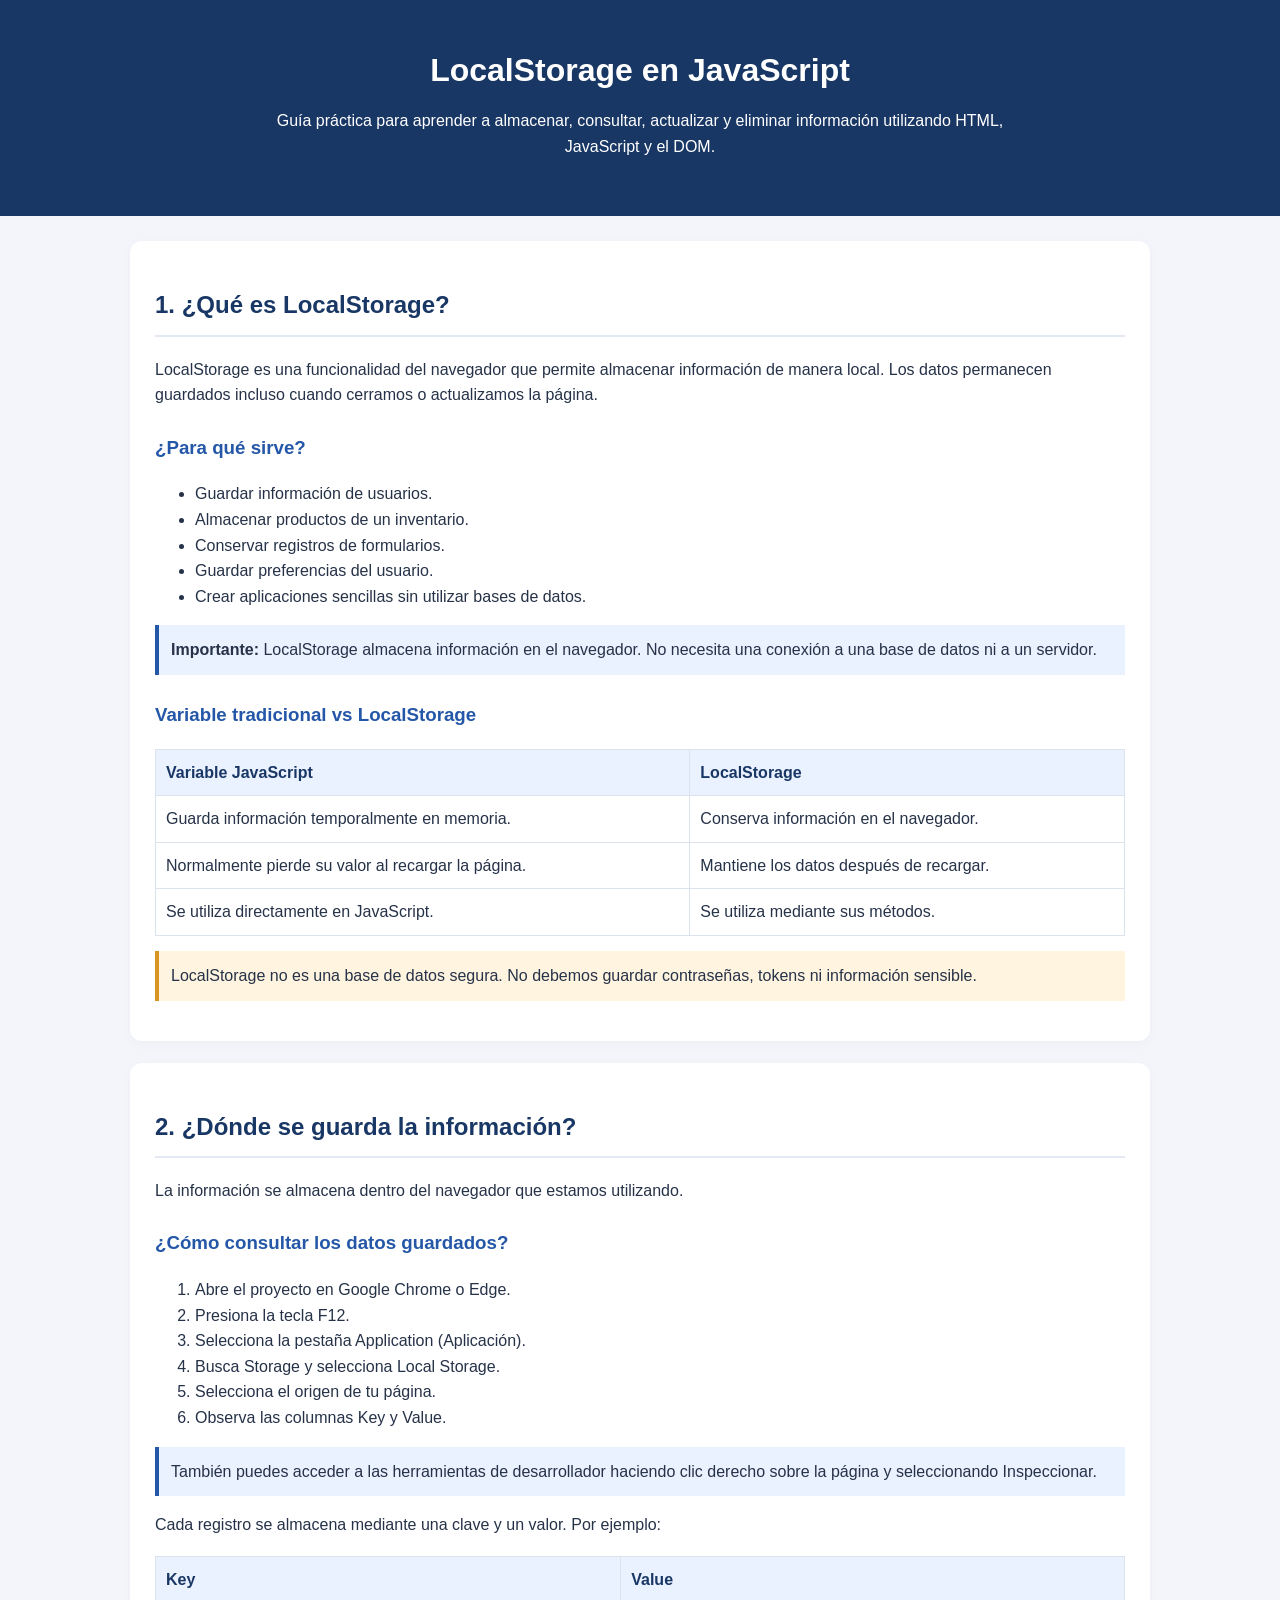
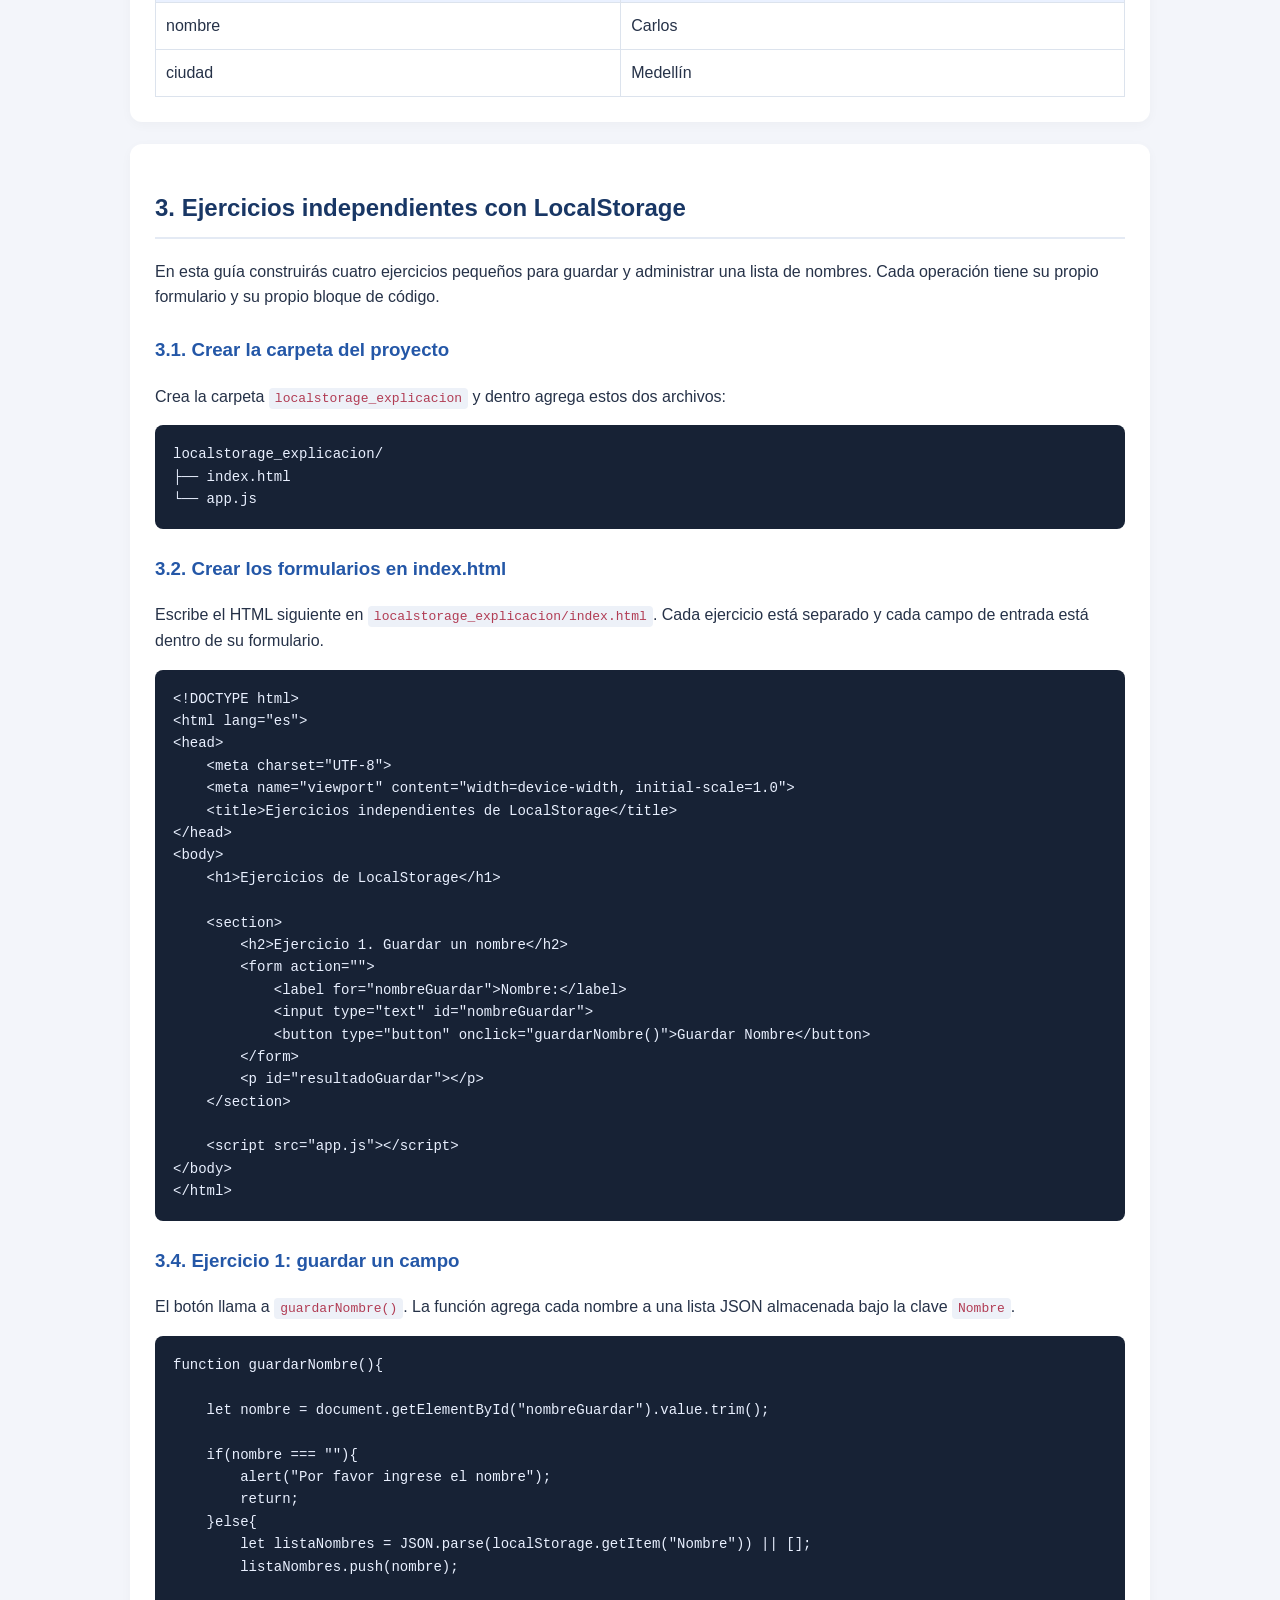
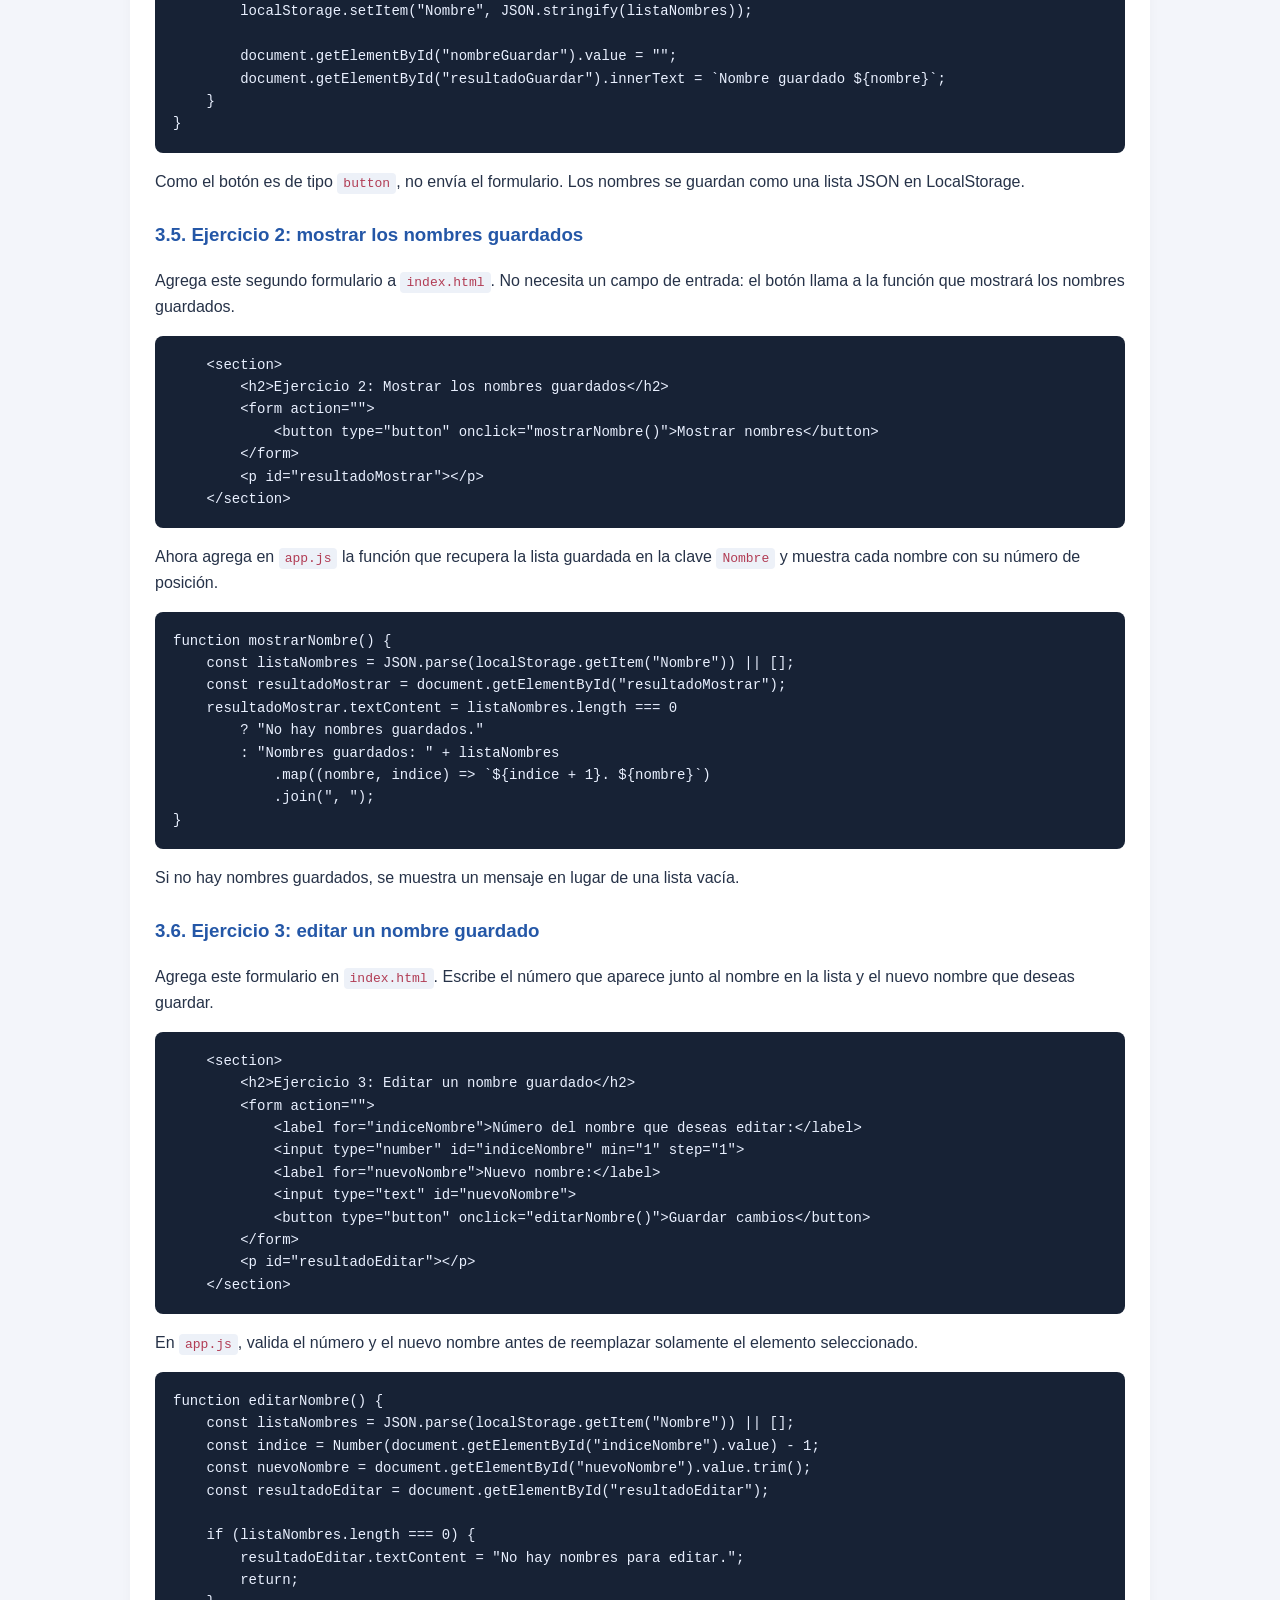
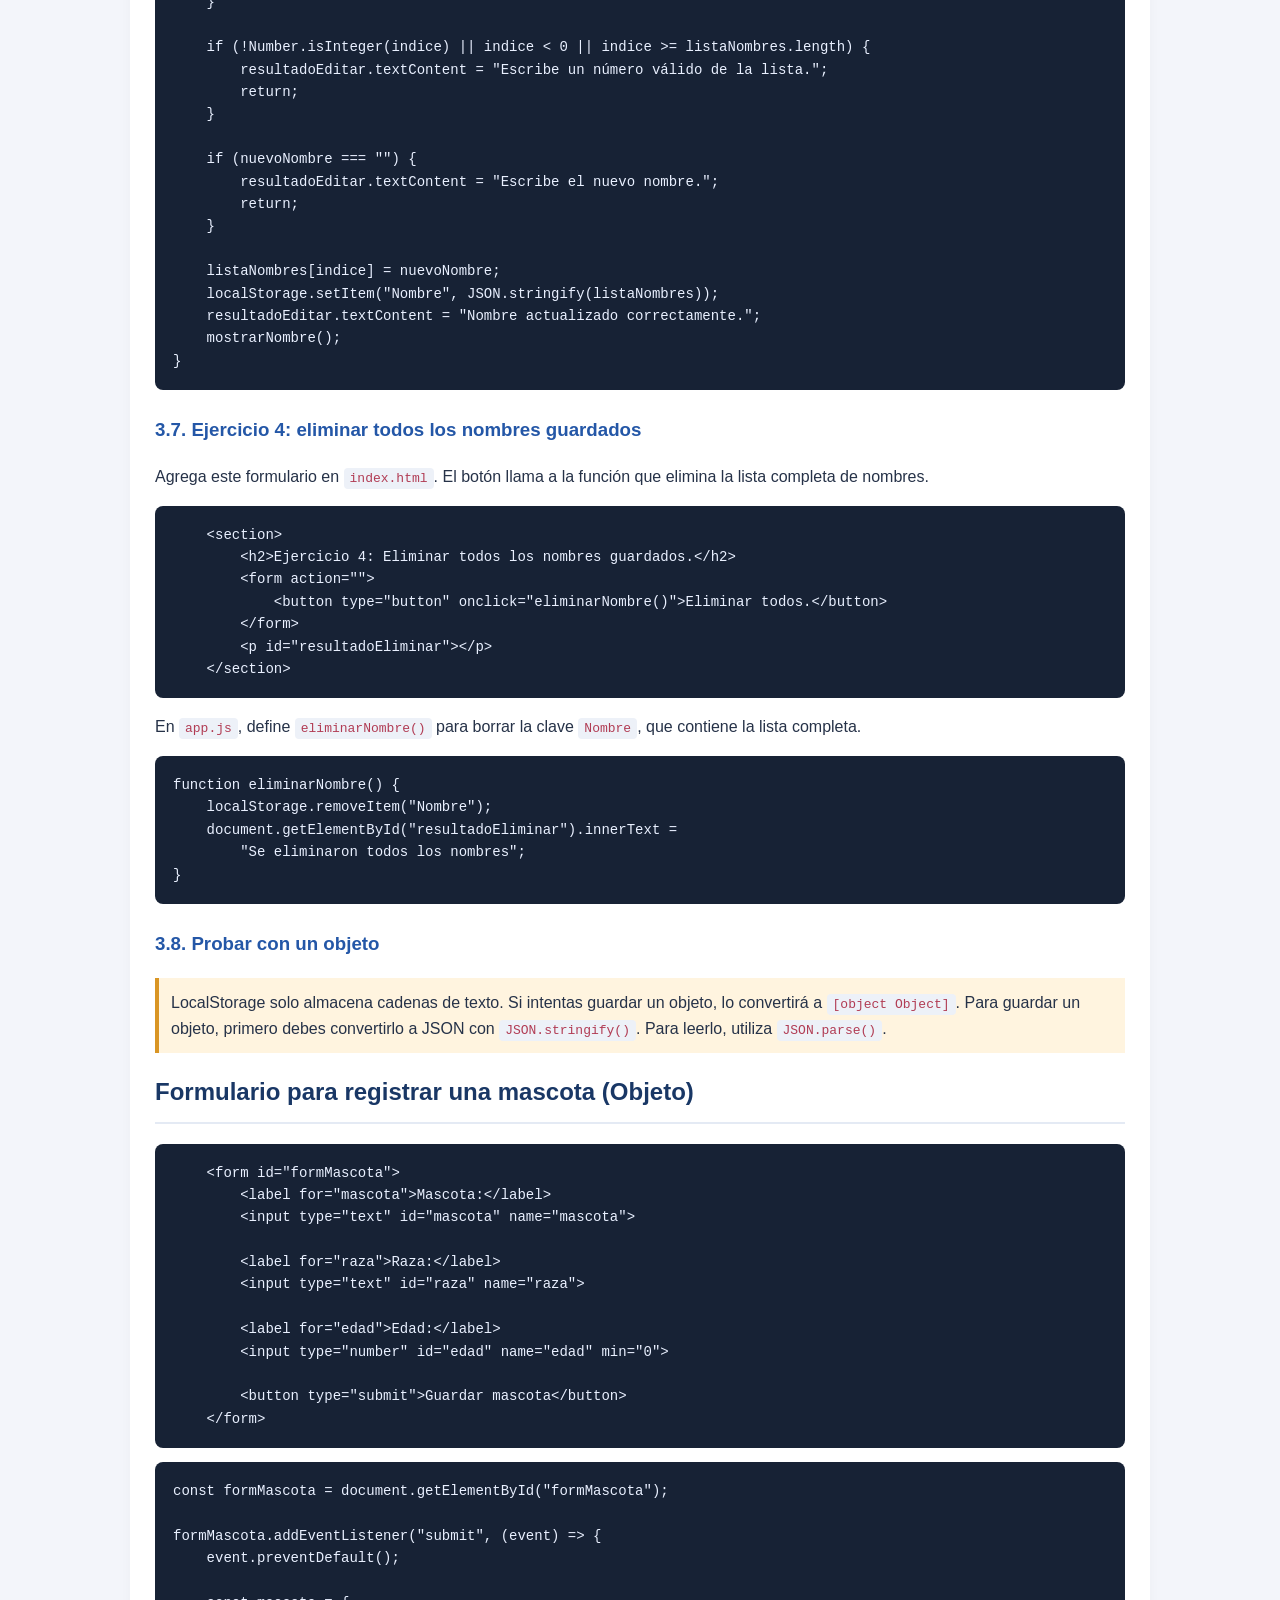
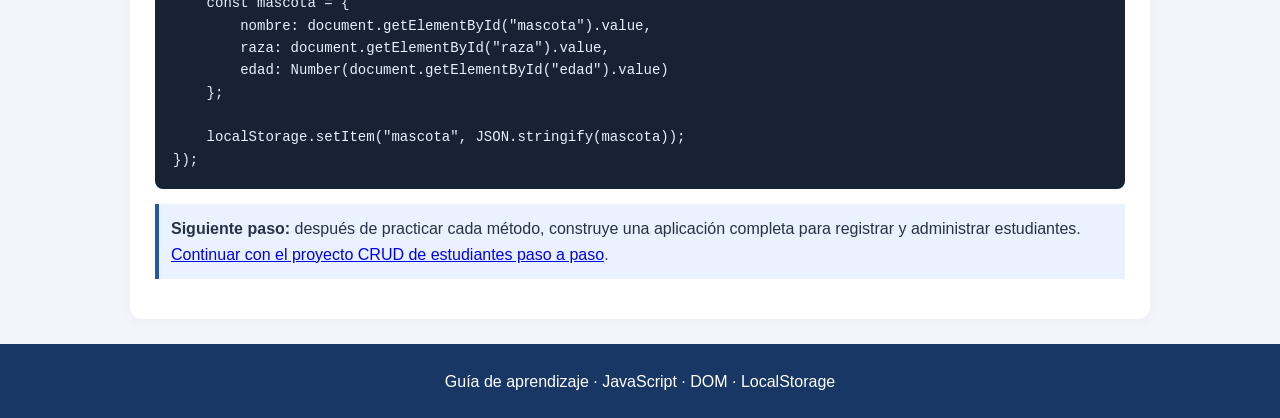
==== compuestudio/index.html @ 88c7cb0f "Actualizar" ====
<!DOCTYPE html>
<html lang="es">
<head>
    <meta charset="UTF-8">
    <meta name="viewport" content="width=device-width, initial-scale=1.0">
    <title>Guía de LocalStorage en JavaScript</title>
    <link rel="stylesheet" href="css/style.css">
</head>

<body>
<header>
    <h1>LocalStorage en JavaScript</h1>
    <p>
        Guía práctica para aprender a almacenar, consultar,
        actualizar y eliminar información utilizando HTML,
        JavaScript y el DOM.
    </p>
</header>


<main>

<section id="introduccion">

    <h2>1. ¿Qué es LocalStorage?</h2>

    <p>
        LocalStorage es una funcionalidad del navegador que
        permite almacenar información de manera local.
        Los datos permanecen guardados incluso cuando
        cerramos o actualizamos la página.
    </p>

    <h3>¿Para qué sirve?</h3>

    <ul>
        <li>Guardar información de usuarios.</li>
        <li>Almacenar productos de un inventario.</li>
        <li>Conservar registros de formularios.</li>
        <li>Guardar preferencias del usuario.</li>
        <li>Crear aplicaciones sencillas sin utilizar bases de datos.</li>
    </ul>

    <div class="nota">
        <strong>Importante:</strong>
        LocalStorage almacena información en el navegador.
        No necesita una conexión a una base de datos ni a un servidor.
    </div>

    <h3>Variable tradicional vs LocalStorage</h3>

    <table>
        <tr>
            <th>Variable JavaScript</th>
            <th>LocalStorage</th>
        </tr>
        <tr>
            <td>Guarda información temporalmente en memoria.</td>
            <td>Conserva información en el navegador.</td>
        </tr>
        <tr>
            <td>Normalmente pierde su valor al recargar la página.</td>
            <td>Mantiene los datos después de recargar.</td>
        </tr>
        <tr>
            <td>Se utiliza directamente en JavaScript.</td>
            <td>Se utiliza mediante sus métodos.</td>
        </tr>
    </table>

    <div class="alerta">
        LocalStorage no es una base de datos segura.
        No debemos guardar contraseñas, tokens ni información sensible.
    </div>

</section>

<section id="ubicacion">

    <h2>2. ¿Dónde se guarda la información?</h2>

    <p>
        La información se almacena dentro del navegador
        que estamos utilizando.
    </p>

    <h3>¿Cómo consultar los datos guardados?</h3>

    <ol>
        <li>Abre el proyecto en Google Chrome o Edge.</li>
        <li>Presiona la tecla F12.</li>
        <li>Selecciona la pestaña Application (Aplicación).</li>
        <li>Busca Storage y selecciona Local Storage.</li>
        <li>Selecciona el origen de tu página.</li>
        <li>Observa las columnas Key y Value.</li>
    </ol>

    <div class="nota">
        También puedes acceder a las herramientas de desarrollador
        haciendo clic derecho sobre la página y seleccionando
        Inspeccionar.
    </div>

    <p>
        Cada registro se almacena mediante una clave y un valor.
        Por ejemplo:
    </p>

    <table>
        <tr>
            <th>Key</th>
            <th>Value</th>
        </tr>
        <tr>
            <td>nombre</td>
            <td>Carlos</td>
        </tr>
        <tr>
            <td>ciudad</td>
            <td>Medellín</td>
        </tr>
    </table>

</section>


<section id="metodos">
    <h2>3. Ejercicios independientes con LocalStorage</h2>
    <p>En esta guía construirás cuatro ejercicios pequeños para guardar y administrar una lista de nombres. Cada operación tiene su propio formulario y su propio bloque de código.</p>

    <h3>3.1. Crear la carpeta del proyecto</h3>
    <p>Crea la carpeta <code>localstorage_explicacion</code> y dentro agrega estos dos archivos:</p>
    <pre><code>localstorage_explicacion/
├── index.html
└── app.js</code></pre>

    <h3>3.2. Crear los formularios en index.html</h3>
    <p>Escribe el HTML siguiente en <code>localstorage_explicacion/index.html</code>. Cada ejercicio está separado y cada campo de entrada está dentro de su formulario.</p>
    <pre><code>&lt;!DOCTYPE html&gt;
&lt;html lang="es"&gt;
&lt;head&gt;
    &lt;meta charset="UTF-8"&gt;
    &lt;meta name="viewport" content="width=device-width, initial-scale=1.0"&gt;
    &lt;title&gt;Ejercicios independientes de LocalStorage&lt;/title&gt;
&lt;/head&gt;
&lt;body&gt;
    &lt;h1&gt;Ejercicios de LocalStorage&lt;/h1&gt;

    &lt;section&gt;
        &lt;h2&gt;Ejercicio 1. Guardar un nombre&lt;/h2&gt;
        &lt;form action=""&gt;
            &lt;label for="nombreGuardar"&gt;Nombre:&lt;/label&gt;
            &lt;input type="text" id="nombreGuardar"&gt;
            &lt;button type="button" onclick="guardarNombre()"&gt;Guardar Nombre&lt;/button&gt;
        &lt;/form&gt;
        &lt;p id="resultadoGuardar"&gt;&lt;/p&gt;
    &lt;/section&gt;

    &lt;script src="app.js"&gt;&lt;/script&gt;
&lt;/body&gt;
&lt;/html&gt;</code></pre>


    <h3>3.4. Ejercicio 1: guardar un campo</h3>
    <p>El botón llama a <code>guardarNombre()</code>. La función agrega cada nombre a una lista JSON almacenada bajo la clave <code>Nombre</code>.</p>
    <pre><code>function guardarNombre(){

    let nombre = document.getElementById("nombreGuardar").value.trim();

    if(nombre === ""){
        alert("Por favor ingrese el nombre");
        return;
    }else{
        let listaNombres = JSON.parse(localStorage.getItem("Nombre")) || [];
        listaNombres.push(nombre);

        localStorage.setItem("Nombre", JSON.stringify(listaNombres));

        document.getElementById("nombreGuardar").value = "";
        document.getElementById("resultadoGuardar").innerText = `Nombre guardado ${nombre}`;
    }
}</code></pre>
    <p>Como el botón es de tipo <code>button</code>, no envía el formulario. Los nombres se guardan como una lista JSON en LocalStorage.</p>

    <h3>3.5. Ejercicio 2: mostrar los nombres guardados</h3>
    <p>Agrega este segundo formulario a <code>index.html</code>. No necesita un campo de entrada: el botón llama a la función que mostrará los nombres guardados.</p>
    <pre><code>    &lt;section&gt;
        &lt;h2&gt;Ejercicio 2: Mostrar los nombres guardados&lt;/h2&gt;
        &lt;form action=""&gt;
            &lt;button type="button" onclick="mostrarNombre()"&gt;Mostrar nombres&lt;/button&gt;
        &lt;/form&gt;
        &lt;p id="resultadoMostrar"&gt;&lt;/p&gt;
    &lt;/section&gt;</code></pre>

    <p>Ahora agrega en <code>app.js</code> la función que recupera la lista guardada en la clave <code>Nombre</code> y muestra cada nombre con su número de posición.</p>
    <pre><code>function mostrarNombre() {
    const listaNombres = JSON.parse(localStorage.getItem("Nombre")) || [];
    const resultadoMostrar = document.getElementById("resultadoMostrar");
    resultadoMostrar.textContent = listaNombres.length === 0
        ? "No hay nombres guardados."
        : "Nombres guardados: " + listaNombres
            .map((nombre, indice) =&gt; `${indice + 1}. ${nombre}`)
            .join(", ");
}</code></pre>
    <p>Si no hay nombres guardados, se muestra un mensaje en lugar de una lista vacía.</p>

    <h3>3.6. Ejercicio 3: editar un nombre guardado</h3>
    <p>Agrega este formulario en <code>index.html</code>. Escribe el número que aparece junto al nombre en la lista y el nuevo nombre que deseas guardar.</p>
    <pre><code>    &lt;section&gt;
        &lt;h2&gt;Ejercicio 3: Editar un nombre guardado&lt;/h2&gt;
        &lt;form action=""&gt;
            &lt;label for="indiceNombre"&gt;Número del nombre que deseas editar:&lt;/label&gt;
            &lt;input type="number" id="indiceNombre" min="1" step="1"&gt;
            &lt;label for="nuevoNombre"&gt;Nuevo nombre:&lt;/label&gt;
            &lt;input type="text" id="nuevoNombre"&gt;
            &lt;button type="button" onclick="editarNombre()"&gt;Guardar cambios&lt;/button&gt;
        &lt;/form&gt;
        &lt;p id="resultadoEditar"&gt;&lt;/p&gt;
    &lt;/section&gt;</code></pre>
    <p>En <code>app.js</code>, valida el número y el nuevo nombre antes de reemplazar solamente el elemento seleccionado.</p>
    <pre><code>function editarNombre() {
    const listaNombres = JSON.parse(localStorage.getItem("Nombre")) || [];
    const indice = Number(document.getElementById("indiceNombre").value) - 1;
    const nuevoNombre = document.getElementById("nuevoNombre").value.trim();
    const resultadoEditar = document.getElementById("resultadoEditar");

    if (listaNombres.length === 0) {
        resultadoEditar.textContent = "No hay nombres para editar.";
        return;
    }

    if (!Number.isInteger(indice) || indice &lt; 0 || indice &gt;= listaNombres.length) {
        resultadoEditar.textContent = "Escribe un número válido de la lista.";
        return;
    }

    if (nuevoNombre === "") {
        resultadoEditar.textContent = "Escribe el nuevo nombre.";
        return;
    }

    listaNombres[indice] = nuevoNombre;
    localStorage.setItem("Nombre", JSON.stringify(listaNombres));
    resultadoEditar.textContent = "Nombre actualizado correctamente.";
    mostrarNombre();
}</code></pre>

    <h3>3.7. Ejercicio 4: eliminar todos los nombres guardados</h3>
    <p>Agrega este formulario en <code>index.html</code>. El botón llama a la función que elimina la lista completa de nombres.</p>
    <pre><code>    &lt;section&gt;
        &lt;h2&gt;Ejercicio 4: Eliminar todos los nombres guardados.&lt;/h2&gt;
        &lt;form action=""&gt;
            &lt;button type="button" onclick="eliminarNombre()"&gt;Eliminar todos.&lt;/button&gt;
        &lt;/form&gt;
        &lt;p id="resultadoEliminar"&gt;&lt;/p&gt;
    &lt;/section&gt;</code></pre>
    <p>En <code>app.js</code>, define <code>eliminarNombre()</code> para borrar la clave <code>Nombre</code>, que contiene la lista completa.</p>
    <pre><code>function eliminarNombre() {
    localStorage.removeItem("Nombre");
    document.getElementById("resultadoEliminar").innerText =
        "Se eliminaron todos los nombres";
}</code></pre>

    <h3>3.8. Probar con un objeto</h3>

    <div class="alerta">
        LocalStorage solo almacena cadenas de texto. Si intentas guardar un objeto, lo convertirá a <code>[object Object]</code>.
        Para guardar un objeto, primero debes convertirlo a JSON con <code>JSON.stringify()</code>. Para leerlo, utiliza <code>JSON.parse()</code>.
    </div>
    <h2>Formulario para registrar una mascota (Objeto)</h2>
    <pre><code>    &lt;form id="formMascota"&gt;
        &lt;label for="mascota"&gt;Mascota:&lt;/label&gt;
        &lt;input type="text" id="mascota" name="mascota"&gt;

        &lt;label for="raza"&gt;Raza:&lt;/label&gt;
        &lt;input type="text" id="raza" name="raza"&gt;

        &lt;label for="edad"&gt;Edad:&lt;/label&gt;
        &lt;input type="number" id="edad" name="edad" min="0"&gt;

        &lt;button type="submit"&gt;Guardar mascota&lt;/button&gt;
    &lt;/form&gt;</code></pre>

    <pre><code>const formMascota = document.getElementById("formMascota");

formMascota.addEventListener("submit", (event) =&gt; {
    event.preventDefault();

    const mascota = {
        nombre: document.getElementById("mascota").value,
        raza: document.getElementById("raza").value,
        edad: Number(document.getElementById("edad").value)
    };

    localStorage.setItem("mascota", JSON.stringify(mascota));
});</code></pre>
        

    <div class="nota">
        <strong>Siguiente paso:</strong>
        después de practicar cada método, construye una aplicación completa para registrar y administrar estudiantes.
        <a href="proyecto.html">Continuar con el proyecto CRUD de estudiantes paso a paso</a>.
    </div>
</section>
</main>

<footer>
    Guía de aprendizaje · JavaScript · DOM · LocalStorage
</footer>

<script>
    function bloquearPortapapeles(evento) {
        evento.preventDefault();
    }

    document.addEventListener("copy", bloquearPortapapeles);
    document.addEventListener("cut", bloquearPortapapeles);
    document.addEventListener("paste", bloquearPortapapeles);
    document.addEventListener("contextmenu", bloquearPortapapeles);

    document.addEventListener("keydown", function (evento) {
        if ((evento.ctrlKey || evento.metaKey) && ["c", "v", "x"].includes(evento.key.toLowerCase())) {
            evento.preventDefault();
        }
    });
</script>

</body>
</html>
---- compuestudio/css/style.css ----
* {
            box-sizing: border-box;
        }

        body {
            margin: 0;
            font-family: Arial, sans-serif;
            background: #f3f5fa;
            color: #263248;
            line-height: 1.6;
        }

        header {
            background: #193765;
            color: white;
            padding: 45px 20px;
            text-align: center;
        }

        header h1 {
            margin: 0;
            font-size: 32px;
        }

        header p {
            max-width: 750px;
            margin: 12px auto;
        }

        nav {
            background: white;
            padding: 15px;
            display: flex;
            gap: 15px;
            justify-content: center;
            flex-wrap: wrap;
            position: sticky;
            top: 0;
            z-index: 10;
            border-bottom: 1px solid #ddd;
        }

        nav a {
            text-decoration: none;
            color: #2457a7;
            font-weight: bold;
            font-size: 14px;
        }

        main {
            max-width: 1050px;
            margin: 25px auto;
            padding: 0 15px;
        }

        section {
            background: white;
            padding: 25px;
            border-radius: 12px;
            margin-bottom: 22px;
            box-shadow: 0 3px 12px #00000008;
        }

        h2 {
            color: #193765;
            border-bottom: 2px solid #e4eaf4;
            padding-bottom: 10px;
        }

        h3 {
            color: #2457a7;
            margin-top: 25px;
        }

        .nota {
            background: #eaf1ff;
            border-left: 4px solid #2457a7;
            padding: 12px;
            margin: 15px 0;
        }

        .alerta {
            background: #fff4df;
            border-left: 4px solid #d99524;
            padding: 12px;
            margin: 15px 0;
        }

        .ejercicio {
            background: #f8faff;
            border: 1px solid #dce5f2;
            padding: 18px;
            border-radius: 10px;
            margin: 18px 0;
        }

        pre {
            background: #172235;
            color: #e9f0ff;
            padding: 18px;
            border-radius: 8px;
            overflow-x: auto;
            font-size: 14px;
            line-height: 1.6;
        }

        code {
            background: #edf1f8;
            padding: 3px 6px;
            border-radius: 4px;
            color: #b13c54;
        }

        pre code {
            background: none;
            color: inherit;
            padding: 0;
        }

        label {
            display: block;
            font-weight: bold;
            margin-top: 12px;
        }

        input {
            width: 100%;
            padding: 10px;
            margin-top: 5px;
            border: 1px solid #bdc8d9;
            border-radius: 6px;
            font-size: 15px;
        }

        input:focus {
            outline: 2px solid #2457a744;
            border-color: #2457a7;
        }

        input.invalido {
            border: 2px solid #d33;
        }

        input.valido {
            border: 2px solid #16834a;
        }

        button {
            background: #2457a7;
            color: white;
            border: none;
            padding: 10px 16px;
            border-radius: 6px;
            cursor: pointer;
            margin-top: 12px;
            margin-right: 5px;
        }

        button:hover {
            opacity: .85;
        }

        button.eliminar {
            background: #c43b3b;
        }

        button.editar {
            background: #16834a;
        }

        button.secundario {
            background: #64748b;
        }

        .resultado {
            background: #edf2f8;
            padding: 12px;
            border-radius: 6px;
            margin-top: 12px;
            min-height: 40px;
            overflow-wrap: anywhere;
        }

        .mensaje {
            font-size: 13px;
            color: #c43b3b;
        }

        table {
            width: 100%;
            border-collapse: collapse;
            margin-top: 18px;
        }

        th, td {
            border: 1px solid #dce3ed;
            padding: 10px;
            text-align: left;
        }

        th {
            background: #eaf1ff;
            color: #193765;
        }

        .tabla-contenedor {
            overflow-x: auto;
        }

        footer {
            background: #193765;
            color: white;
            text-align: center;
            padding: 25px;
        }

        @media(max-width:600px) {
            header h1 {
                font-size: 25px;
            }

            section {
                padding: 17px;
            }

            nav {
                justify-content: flex-start;
            }
        }
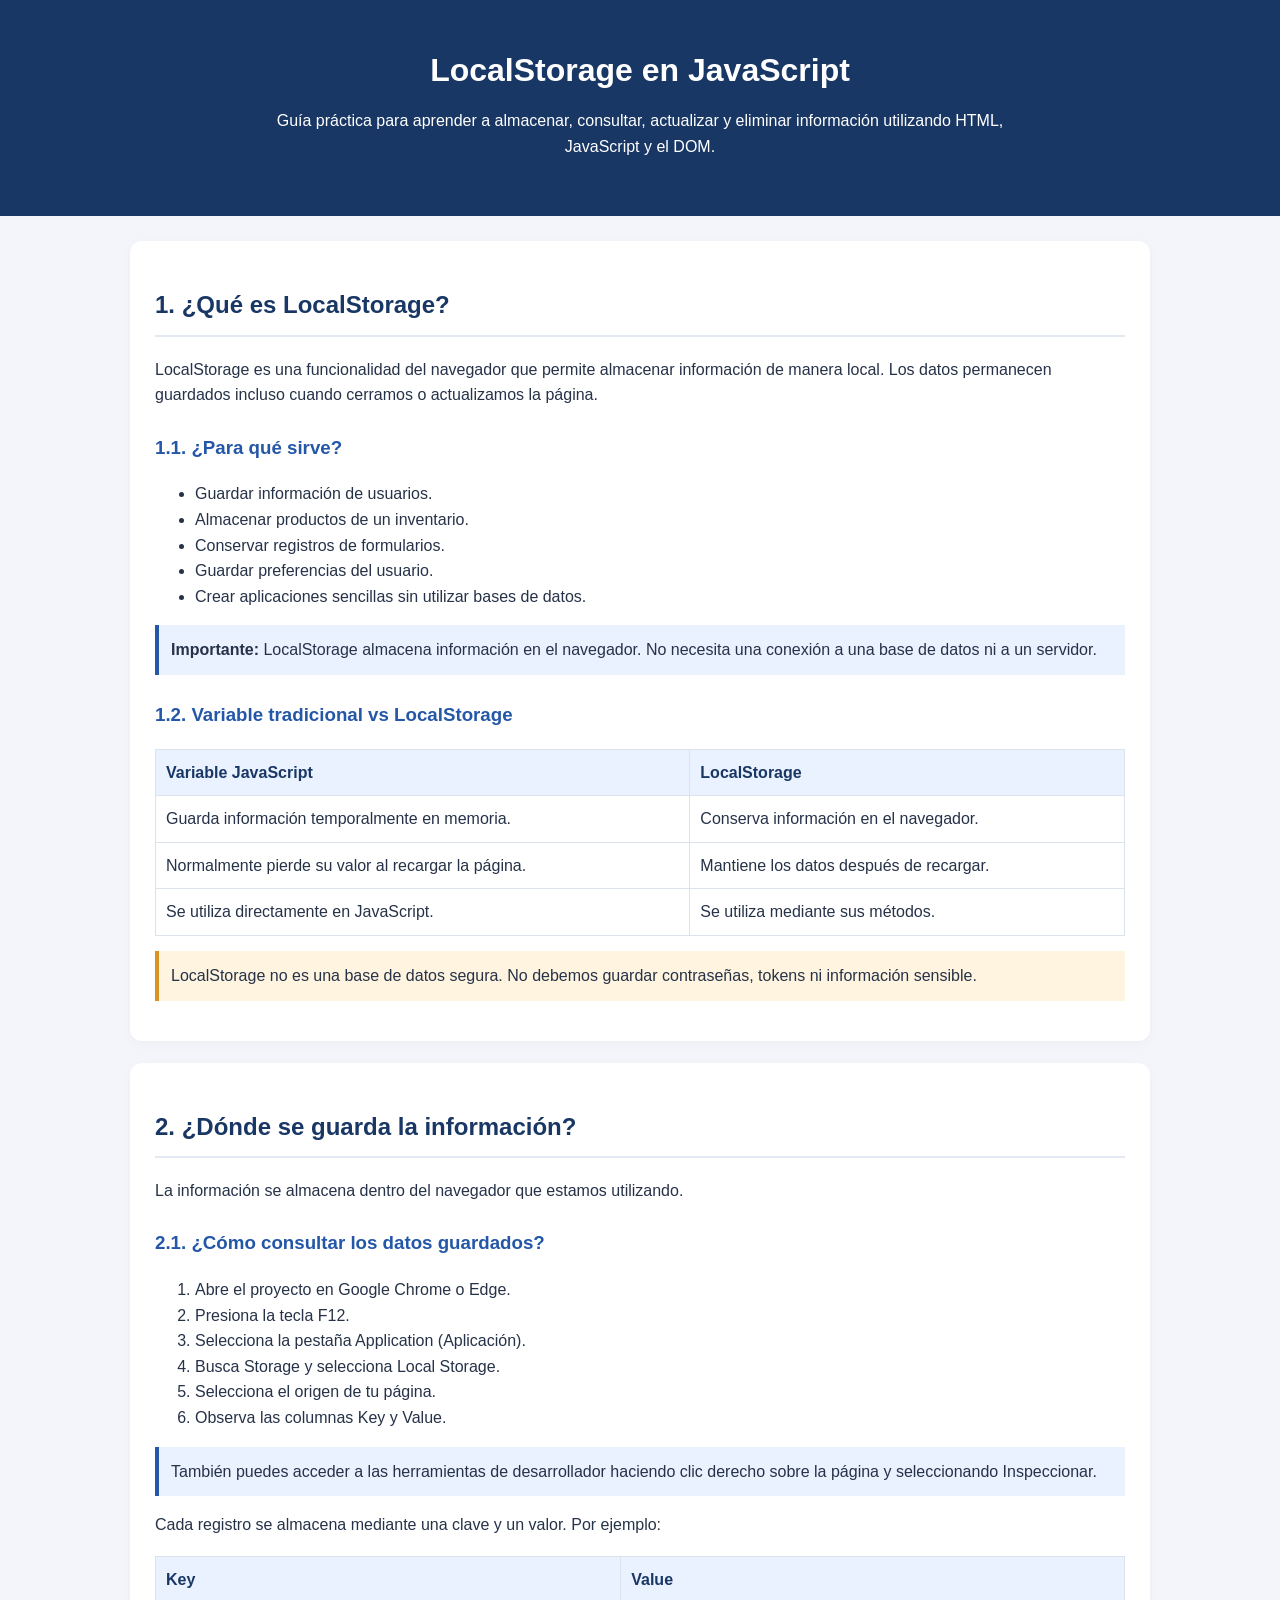
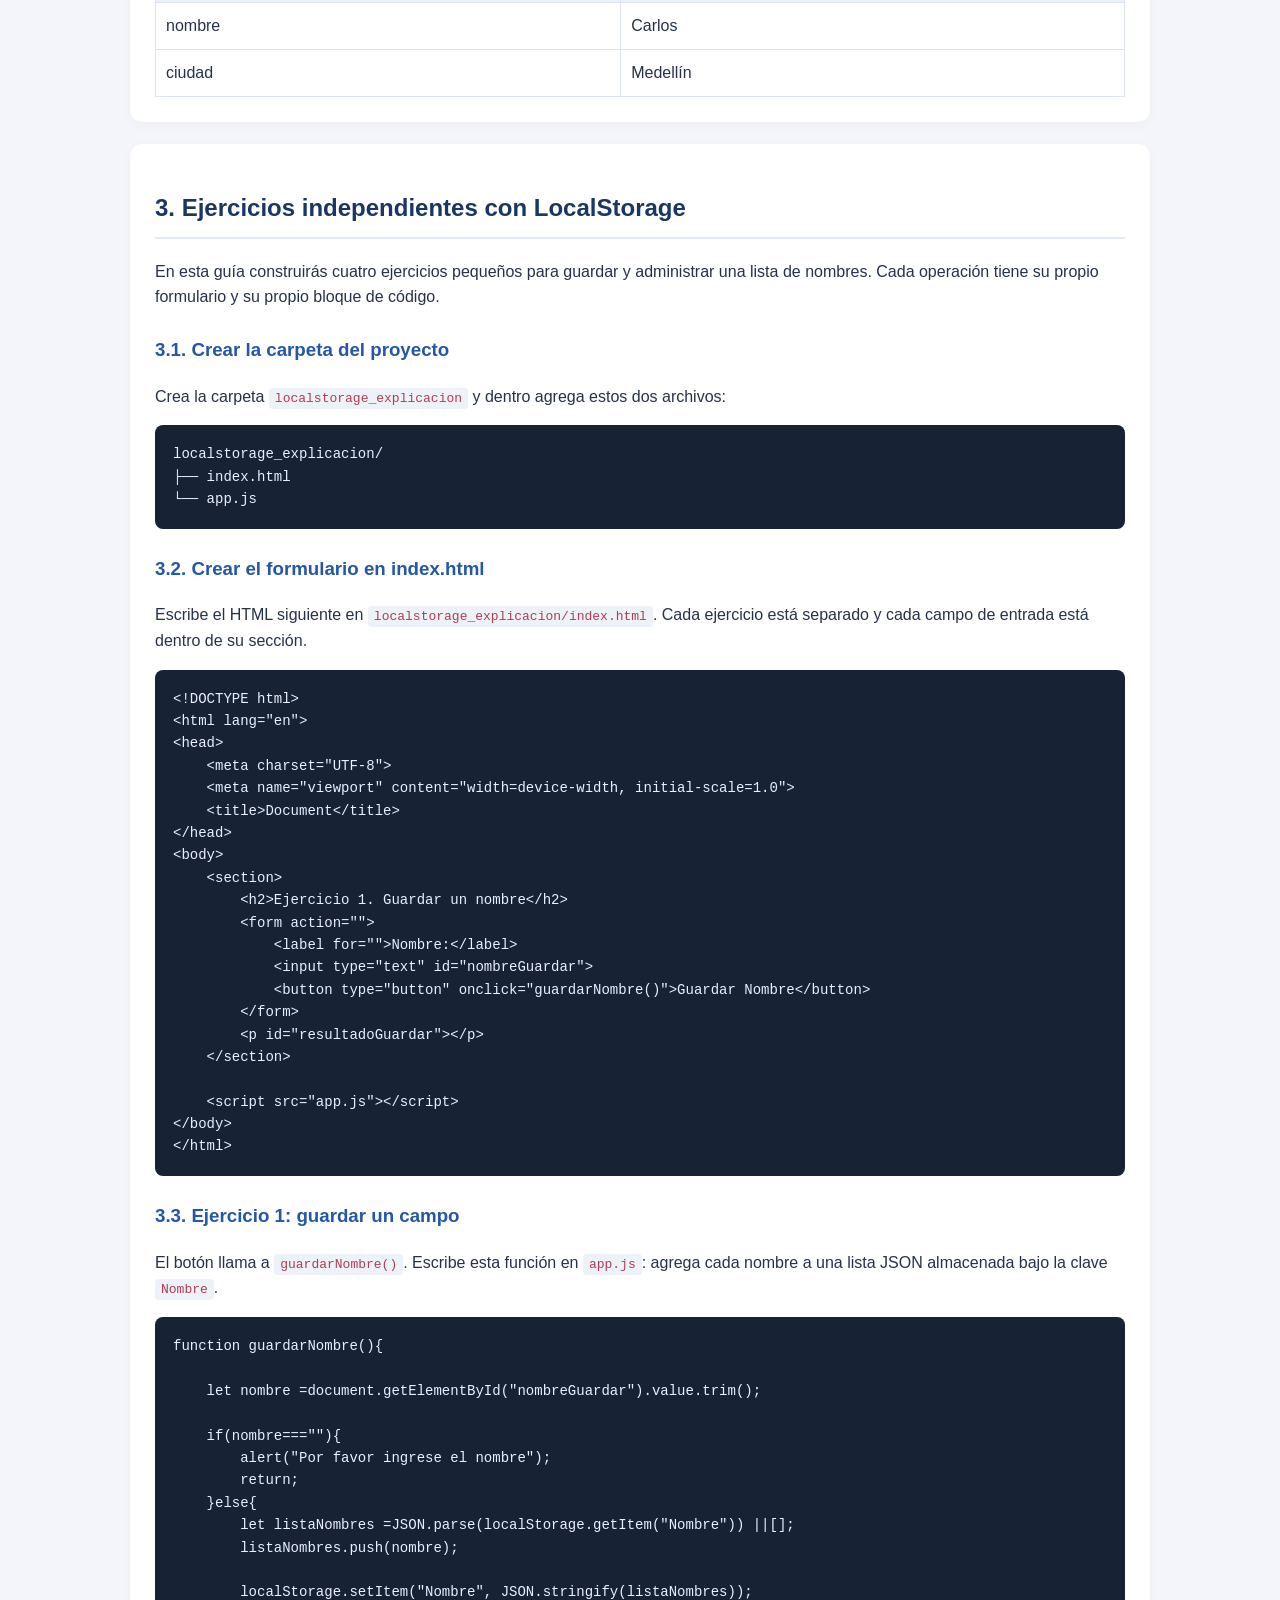
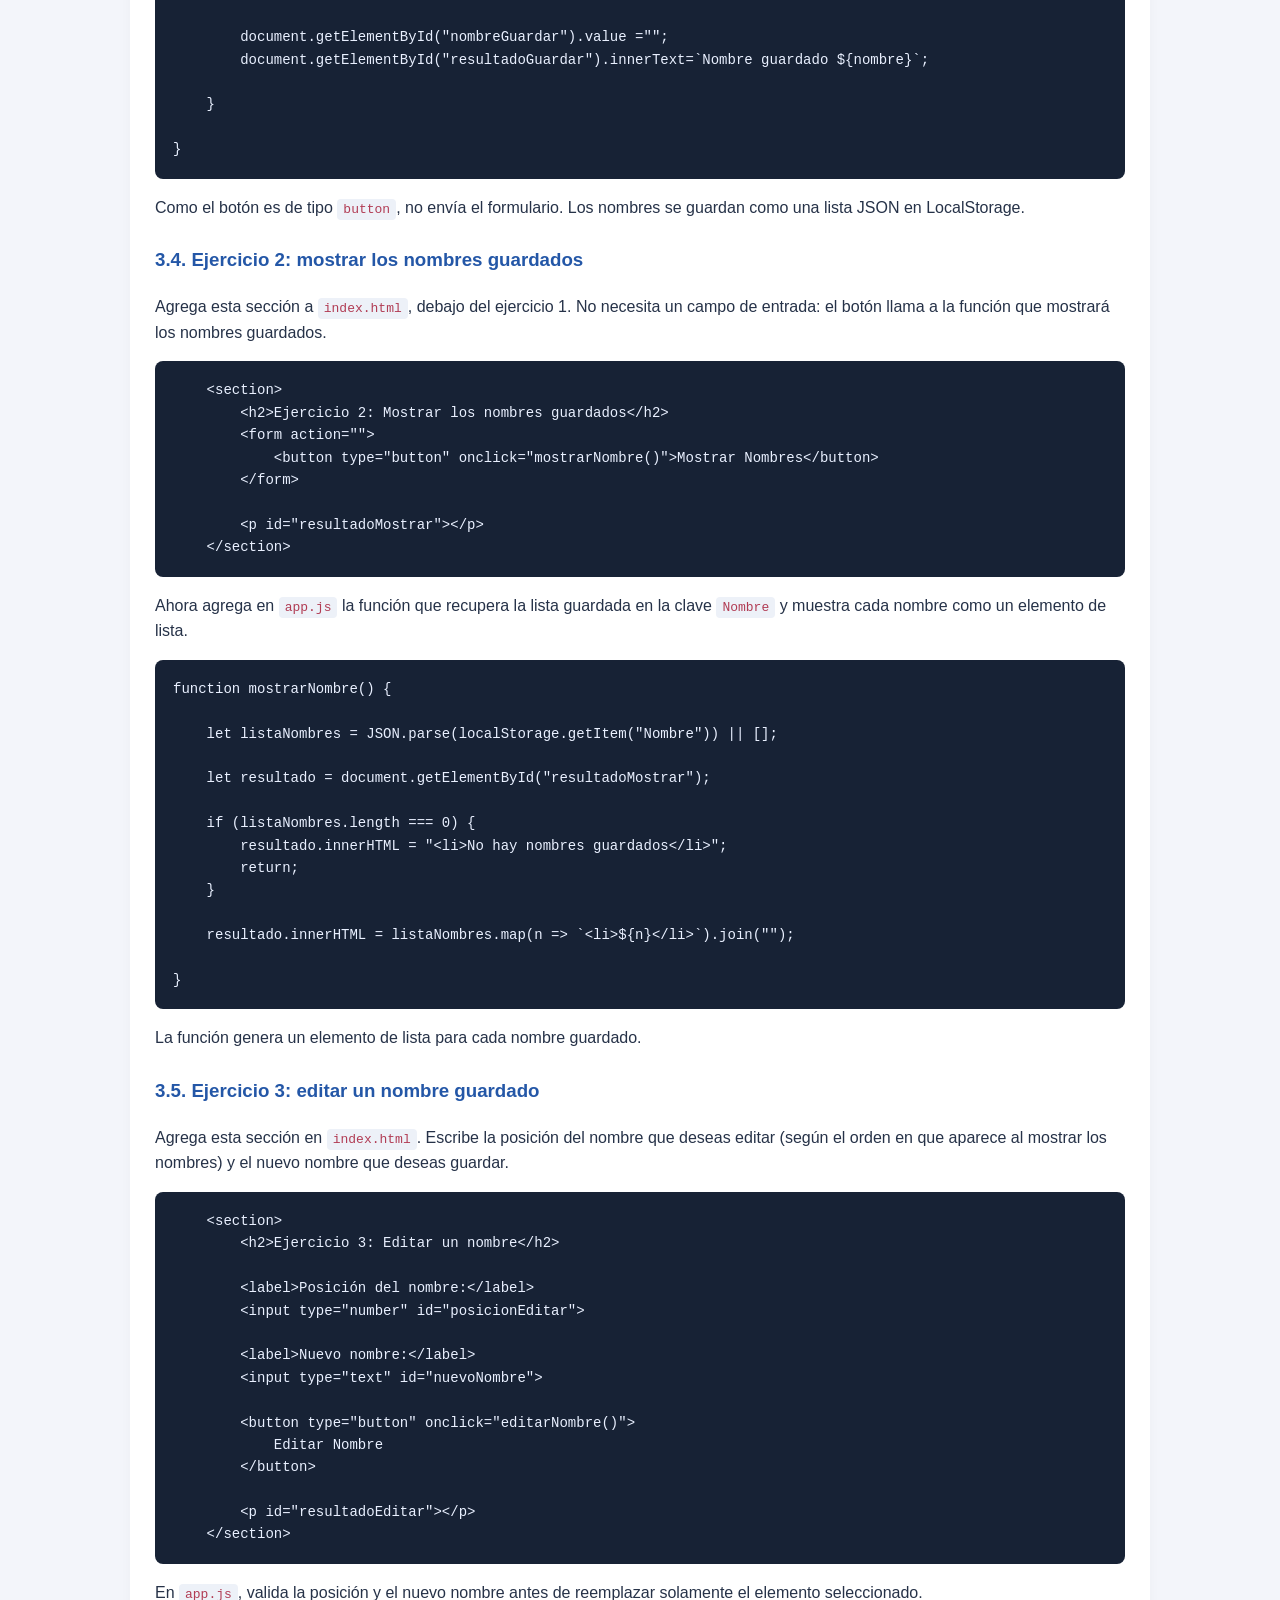
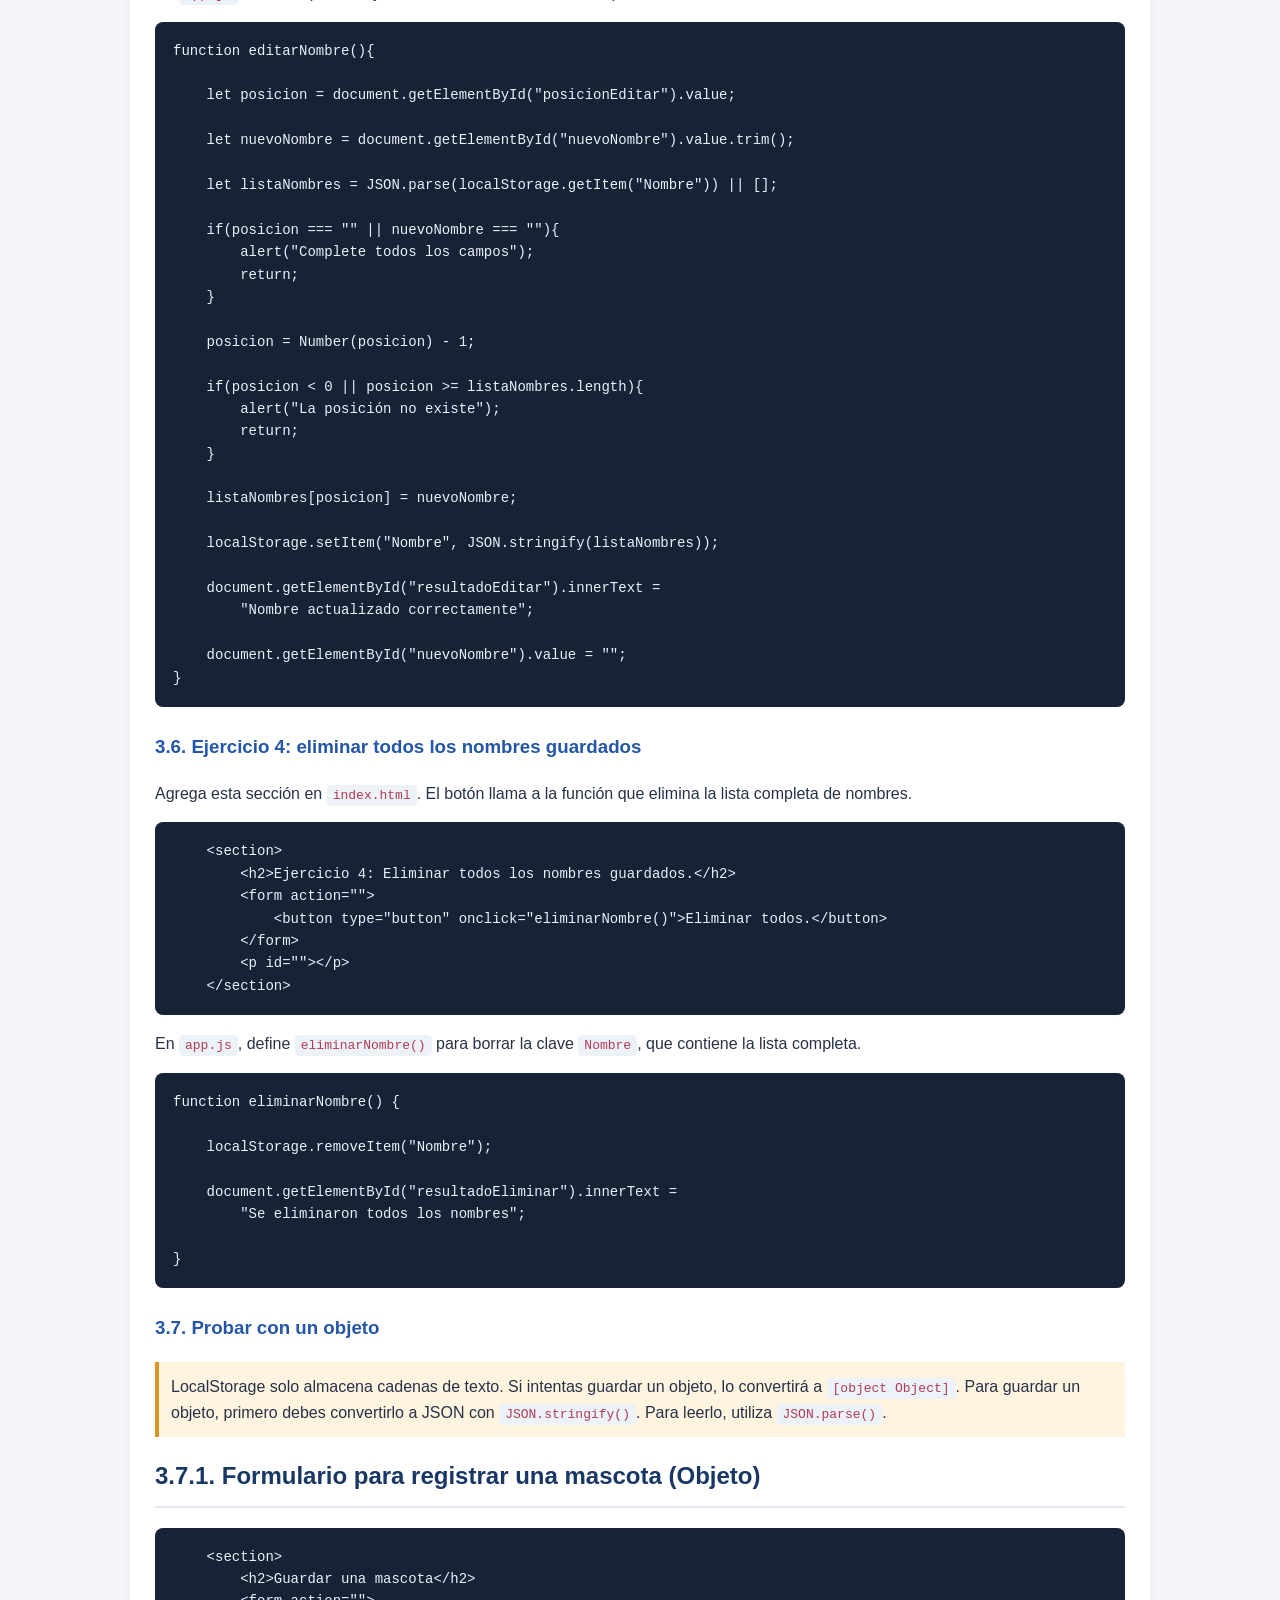
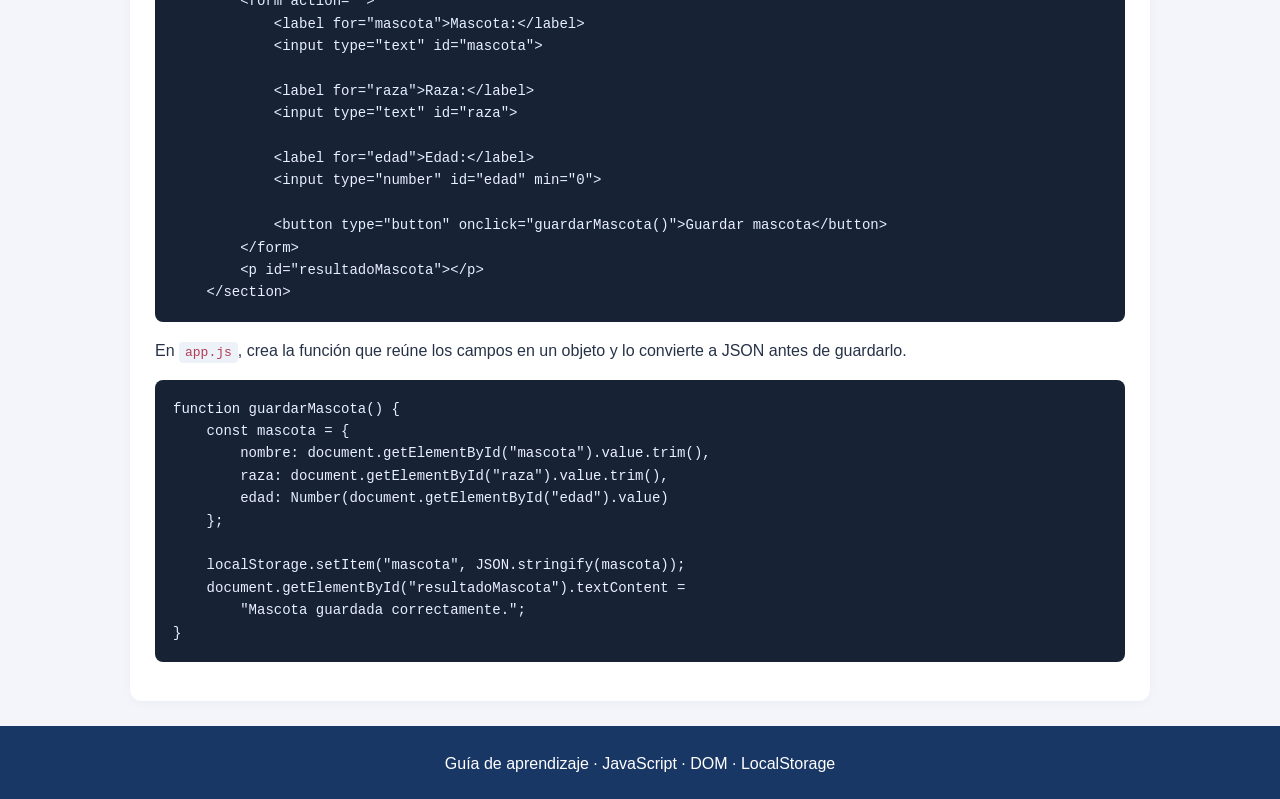
==== commit e80d49ab: "Actualizar" ====
--- a/compuestudio/index.html
+++ b/compuestudio/index.html
@@ -32,7 +32,7 @@
         cerramos o actualizamos la página.
     </p>
 
-    <h3>¿Para qué sirve?</h3>
+    <h3>1.1. ¿Para qué sirve?</h3>
 
     <ul>
         <li>Guardar información de usuarios.</li>
@@ -48,7 +48,7 @@
         No necesita una conexión a una base de datos ni a un servidor.
     </div>
 
-    <h3>Variable tradicional vs LocalStorage</h3>
+    <h3>1.2. Variable tradicional vs LocalStorage</h3>
 
     <table>
         <tr>
@@ -85,7 +85,7 @@
         que estamos utilizando.
     </p>
 
-    <h3>¿Cómo consultar los datos guardados?</h3>
+    <h3>2.1. ¿Cómo consultar los datos guardados?</h3>
 
     <ol>
         <li>Abre el proyecto en Google Chrome o Edge.</li>
@@ -135,22 +135,20 @@
 ├── index.html
 └── app.js</code></pre>
 
-    <h3>3.2. Crear los formularios en index.html</h3>
-    <p>Escribe el HTML siguiente en <code>localstorage_explicacion/index.html</code>. Cada ejercicio está separado y cada campo de entrada está dentro de su formulario.</p>
+    <h3>3.2. Crear el formulario en index.html</h3>
+    <p>Escribe el HTML siguiente en <code>localstorage_explicacion/index.html</code>. Cada ejercicio está separado y cada campo de entrada está dentro de su sección.</p>
     <pre><code>&lt;!DOCTYPE html&gt;
-&lt;html lang="es"&gt;
+&lt;html lang="en"&gt;
 &lt;head&gt;
     &lt;meta charset="UTF-8"&gt;
     &lt;meta name="viewport" content="width=device-width, initial-scale=1.0"&gt;
-    &lt;title&gt;Ejercicios independientes de LocalStorage&lt;/title&gt;
+    &lt;title&gt;Document&lt;/title&gt;
 &lt;/head&gt;
 &lt;body&gt;
-    &lt;h1&gt;Ejercicios de LocalStorage&lt;/h1&gt;
-
     &lt;section&gt;
         &lt;h2&gt;Ejercicio 1. Guardar un nombre&lt;/h2&gt;
         &lt;form action=""&gt;
-            &lt;label for="nombreGuardar"&gt;Nombre:&lt;/label&gt;
+            &lt;label for=""&gt;Nombre:&lt;/label&gt;
             &lt;input type="text" id="nombreGuardar"&gt;
             &lt;button type="button" onclick="guardarNombre()"&gt;Guardar Nombre&lt;/button&gt;
         &lt;/form&gt;
@@ -162,146 +160,162 @@
 &lt;/html&gt;</code></pre>
 
 
-    <h3>3.4. Ejercicio 1: guardar un campo</h3>
-    <p>El botón llama a <code>guardarNombre()</code>. La función agrega cada nombre a una lista JSON almacenada bajo la clave <code>Nombre</code>.</p>
+    <h3>3.3. Ejercicio 1: guardar un campo</h3>
+    <p>El botón llama a <code>guardarNombre()</code>. Escribe esta función en <code>app.js</code>: agrega cada nombre a una lista JSON almacenada bajo la clave <code>Nombre</code>.</p>
     <pre><code>function guardarNombre(){
 
-    let nombre = document.getElementById("nombreGuardar").value.trim();
-
-    if(nombre === ""){
+    let nombre =document.getElementById("nombreGuardar").value.trim();
+
+    if(nombre===""){
         alert("Por favor ingrese el nombre");
         return;
     }else{
-        let listaNombres = JSON.parse(localStorage.getItem("Nombre")) || [];
+        let listaNombres =JSON.parse(localStorage.getItem("Nombre")) ||[];
         listaNombres.push(nombre);
 
         localStorage.setItem("Nombre", JSON.stringify(listaNombres));
 
-        document.getElementById("nombreGuardar").value = "";
-        document.getElementById("resultadoGuardar").innerText = `Nombre guardado ${nombre}`;
-    }
+        document.getElementById("nombreGuardar").value ="";
+        document.getElementById("resultadoGuardar").innerText=`Nombre guardado ${nombre}`;
+
+    }
+
 }</code></pre>
     <p>Como el botón es de tipo <code>button</code>, no envía el formulario. Los nombres se guardan como una lista JSON en LocalStorage.</p>
 
-    <h3>3.5. Ejercicio 2: mostrar los nombres guardados</h3>
-    <p>Agrega este segundo formulario a <code>index.html</code>. No necesita un campo de entrada: el botón llama a la función que mostrará los nombres guardados.</p>
+    <h3>3.4. Ejercicio 2: mostrar los nombres guardados</h3>
+    <p>Agrega esta sección a <code>index.html</code>, debajo del ejercicio 1. No necesita un campo de entrada: el botón llama a la función que mostrará los nombres guardados.</p>
     <pre><code>    &lt;section&gt;
         &lt;h2&gt;Ejercicio 2: Mostrar los nombres guardados&lt;/h2&gt;
         &lt;form action=""&gt;
-            &lt;button type="button" onclick="mostrarNombre()"&gt;Mostrar nombres&lt;/button&gt;
+            &lt;button type="button" onclick="mostrarNombre()"&gt;Mostrar Nombres&lt;/button&gt;
         &lt;/form&gt;
+
         &lt;p id="resultadoMostrar"&gt;&lt;/p&gt;
     &lt;/section&gt;</code></pre>
 
-    <p>Ahora agrega en <code>app.js</code> la función que recupera la lista guardada en la clave <code>Nombre</code> y muestra cada nombre con su número de posición.</p>
+    <p>Ahora agrega en <code>app.js</code> la función que recupera la lista guardada en la clave <code>Nombre</code> y muestra cada nombre como un elemento de lista.</p>
     <pre><code>function mostrarNombre() {
-    const listaNombres = JSON.parse(localStorage.getItem("Nombre")) || [];
-    const resultadoMostrar = document.getElementById("resultadoMostrar");
-    resultadoMostrar.textContent = listaNombres.length === 0
-        ? "No hay nombres guardados."
-        : "Nombres guardados: " + listaNombres
-            .map((nombre, indice) =&gt; `${indice + 1}. ${nombre}`)
-            .join(", ");
-}</code></pre>
-    <p>Si no hay nombres guardados, se muestra un mensaje en lugar de una lista vacía.</p>
-
-    <h3>3.6. Ejercicio 3: editar un nombre guardado</h3>
-    <p>Agrega este formulario en <code>index.html</code>. Escribe el número que aparece junto al nombre en la lista y el nuevo nombre que deseas guardar.</p>
+
+    let listaNombres = JSON.parse(localStorage.getItem("Nombre")) || [];
+
+    let resultado = document.getElementById("resultadoMostrar");
+
+    if (listaNombres.length === 0) {
+        resultado.innerHTML = "&lt;li&gt;No hay nombres guardados&lt;/li&gt;";
+        return;
+    }
+
+    resultado.innerHTML = listaNombres.map(n =&gt; `&lt;li&gt;${n}&lt;/li&gt;`).join("");
+
+}</code></pre>
+    <p>La función genera un elemento de lista para cada nombre guardado.</p>
+
+    <h3>3.5. Ejercicio 3: editar un nombre guardado</h3>
+    <p>Agrega esta sección en <code>index.html</code>. Escribe la posición del nombre que deseas editar (según el orden en que aparece al mostrar los nombres) y el nuevo nombre que deseas guardar.</p>
     <pre><code>    &lt;section&gt;
-        &lt;h2&gt;Ejercicio 3: Editar un nombre guardado&lt;/h2&gt;
-        &lt;form action=""&gt;
-            &lt;label for="indiceNombre"&gt;Número del nombre que deseas editar:&lt;/label&gt;
-            &lt;input type="number" id="indiceNombre" min="1" step="1"&gt;
-            &lt;label for="nuevoNombre"&gt;Nuevo nombre:&lt;/label&gt;
-            &lt;input type="text" id="nuevoNombre"&gt;
-            &lt;button type="button" onclick="editarNombre()"&gt;Guardar cambios&lt;/button&gt;
-        &lt;/form&gt;
+        &lt;h2&gt;Ejercicio 3: Editar un nombre&lt;/h2&gt;
+
+        &lt;label&gt;Posición del nombre:&lt;/label&gt;
+        &lt;input type="number" id="posicionEditar"&gt;
+
+        &lt;label&gt;Nuevo nombre:&lt;/label&gt;
+        &lt;input type="text" id="nuevoNombre"&gt;
+
+        &lt;button type="button" onclick="editarNombre()"&gt;
+            Editar Nombre
+        &lt;/button&gt;
+
         &lt;p id="resultadoEditar"&gt;&lt;/p&gt;
     &lt;/section&gt;</code></pre>
-    <p>En <code>app.js</code>, valida el número y el nuevo nombre antes de reemplazar solamente el elemento seleccionado.</p>
-    <pre><code>function editarNombre() {
-    const listaNombres = JSON.parse(localStorage.getItem("Nombre")) || [];
-    const indice = Number(document.getElementById("indiceNombre").value) - 1;
-    const nuevoNombre = document.getElementById("nuevoNombre").value.trim();
-    const resultadoEditar = document.getElementById("resultadoEditar");
-
-    if (listaNombres.length === 0) {
-        resultadoEditar.textContent = "No hay nombres para editar.";
+    <p>En <code>app.js</code>, valida la posición y el nuevo nombre antes de reemplazar solamente el elemento seleccionado.</p>
+    <pre><code>function editarNombre(){
+
+    let posicion = document.getElementById("posicionEditar").value;
+
+    let nuevoNombre = document.getElementById("nuevoNombre").value.trim();
+
+    let listaNombres = JSON.parse(localStorage.getItem("Nombre")) || [];
+
+    if(posicion === "" || nuevoNombre === ""){
+        alert("Complete todos los campos");
         return;
     }
 
-    if (!Number.isInteger(indice) || indice &lt; 0 || indice &gt;= listaNombres.length) {
-        resultadoEditar.textContent = "Escribe un número válido de la lista.";
+    posicion = Number(posicion) - 1;
+
+    if(posicion &lt; 0 || posicion &gt;= listaNombres.length){
+        alert("La posición no existe");
         return;
     }
 
-    if (nuevoNombre === "") {
-        resultadoEditar.textContent = "Escribe el nuevo nombre.";
-        return;
-    }
-
-    listaNombres[indice] = nuevoNombre;
+    listaNombres[posicion] = nuevoNombre;
+
     localStorage.setItem("Nombre", JSON.stringify(listaNombres));
-    resultadoEditar.textContent = "Nombre actualizado correctamente.";
-    mostrarNombre();
-}</code></pre>
-
-    <h3>3.7. Ejercicio 4: eliminar todos los nombres guardados</h3>
-    <p>Agrega este formulario en <code>index.html</code>. El botón llama a la función que elimina la lista completa de nombres.</p>
+
+    document.getElementById("resultadoEditar").innerText =
+        "Nombre actualizado correctamente";
+
+    document.getElementById("nuevoNombre").value = "";
+}</code></pre>
+
+    <h3>3.6. Ejercicio 4: eliminar todos los nombres guardados</h3>
+    <p>Agrega esta sección en <code>index.html</code>. El botón llama a la función que elimina la lista completa de nombres.</p>
     <pre><code>    &lt;section&gt;
         &lt;h2&gt;Ejercicio 4: Eliminar todos los nombres guardados.&lt;/h2&gt;
         &lt;form action=""&gt;
             &lt;button type="button" onclick="eliminarNombre()"&gt;Eliminar todos.&lt;/button&gt;
         &lt;/form&gt;
-        &lt;p id="resultadoEliminar"&gt;&lt;/p&gt;
+        &lt;p id=""&gt;&lt;/p&gt;
     &lt;/section&gt;</code></pre>
     <p>En <code>app.js</code>, define <code>eliminarNombre()</code> para borrar la clave <code>Nombre</code>, que contiene la lista completa.</p>
     <pre><code>function eliminarNombre() {
+
     localStorage.removeItem("Nombre");
+
     document.getElementById("resultadoEliminar").innerText =
         "Se eliminaron todos los nombres";
-}</code></pre>
-
-    <h3>3.8. Probar con un objeto</h3>
+
+}</code></pre>
+
+    <h3>3.7. Probar con un objeto</h3>
 
     <div class="alerta">
         LocalStorage solo almacena cadenas de texto. Si intentas guardar un objeto, lo convertirá a <code>[object Object]</code>.
         Para guardar un objeto, primero debes convertirlo a JSON con <code>JSON.stringify()</code>. Para leerlo, utiliza <code>JSON.parse()</code>.
     </div>
-    <h2>Formulario para registrar una mascota (Objeto)</h2>
-    <pre><code>    &lt;form id="formMascota"&gt;
-        &lt;label for="mascota"&gt;Mascota:&lt;/label&gt;
-        &lt;input type="text" id="mascota" name="mascota"&gt;
-
-        &lt;label for="raza"&gt;Raza:&lt;/label&gt;
-        &lt;input type="text" id="raza" name="raza"&gt;
-
-        &lt;label for="edad"&gt;Edad:&lt;/label&gt;
-        &lt;input type="number" id="edad" name="edad" min="0"&gt;
-
-        &lt;button type="submit"&gt;Guardar mascota&lt;/button&gt;
-    &lt;/form&gt;</code></pre>
-
-    <pre><code>const formMascota = document.getElementById("formMascota");
-
-formMascota.addEventListener("submit", (event) =&gt; {
-    event.preventDefault();
-
+    <h2>3.7.1. Formulario para registrar una mascota (Objeto)</h2>
+    <pre><code>    &lt;section&gt;
+        &lt;h2&gt;Guardar una mascota&lt;/h2&gt;
+        &lt;form action=""&gt;
+            &lt;label for="mascota"&gt;Mascota:&lt;/label&gt;
+            &lt;input type="text" id="mascota"&gt;
+
+            &lt;label for="raza"&gt;Raza:&lt;/label&gt;
+            &lt;input type="text" id="raza"&gt;
+
+            &lt;label for="edad"&gt;Edad:&lt;/label&gt;
+            &lt;input type="number" id="edad" min="0"&gt;
+
+            &lt;button type="button" onclick="guardarMascota()"&gt;Guardar mascota&lt;/button&gt;
+        &lt;/form&gt;
+        &lt;p id="resultadoMascota"&gt;&lt;/p&gt;
+    &lt;/section&gt;</code></pre>
+
+    <p>En <code>app.js</code>, crea la función que reúne los campos en un objeto y lo convierte a JSON antes de guardarlo.</p>
+    <pre><code>function guardarMascota() {
     const mascota = {
-        nombre: document.getElementById("mascota").value,
-        raza: document.getElementById("raza").value,
+        nombre: document.getElementById("mascota").value.trim(),
+        raza: document.getElementById("raza").value.trim(),
         edad: Number(document.getElementById("edad").value)
     };
 
     localStorage.setItem("mascota", JSON.stringify(mascota));
-});</code></pre>
+    document.getElementById("resultadoMascota").textContent =
+        "Mascota guardada correctamente.";
+}</code></pre>
         
 
-    <div class="nota">
-        <strong>Siguiente paso:</strong>
-        después de practicar cada método, construye una aplicación completa para registrar y administrar estudiantes.
-        <a href="proyecto.html">Continuar con el proyecto CRUD de estudiantes paso a paso</a>.
-    </div>
 </section>
 </main>
 
